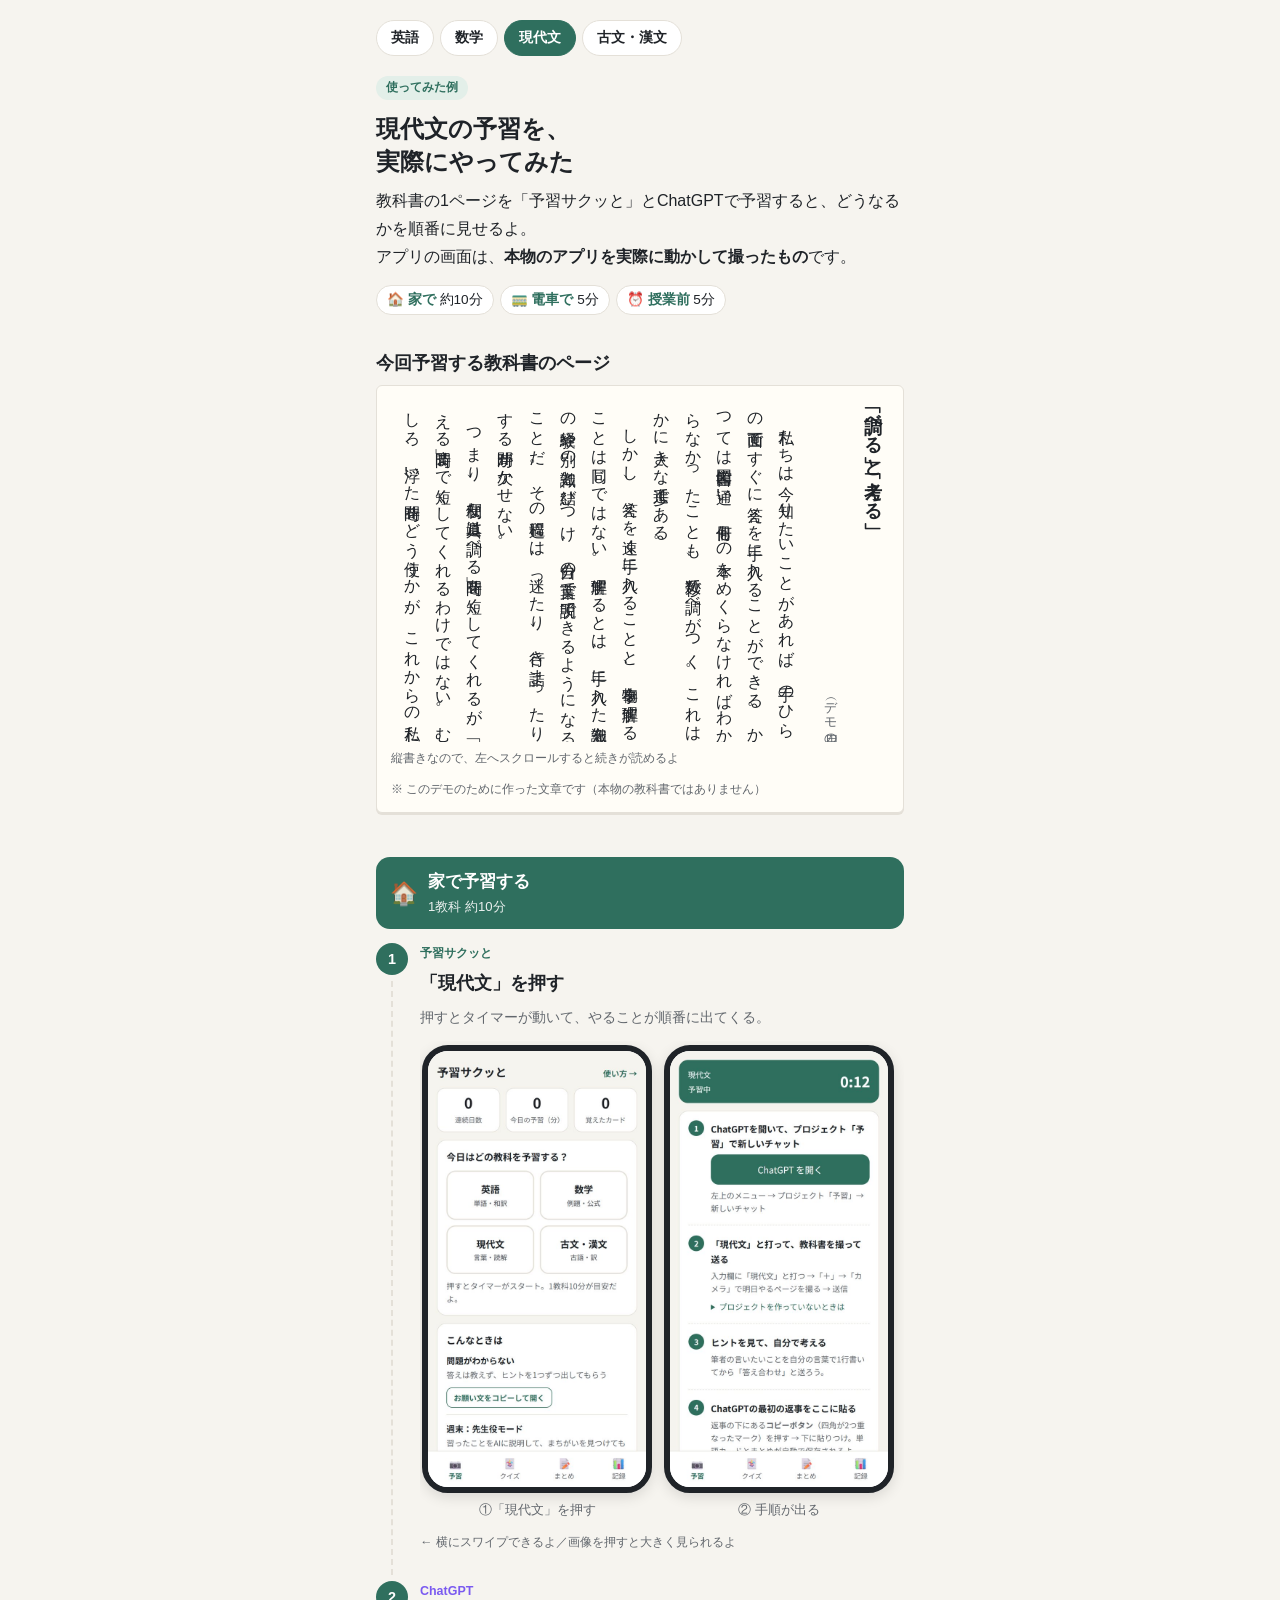
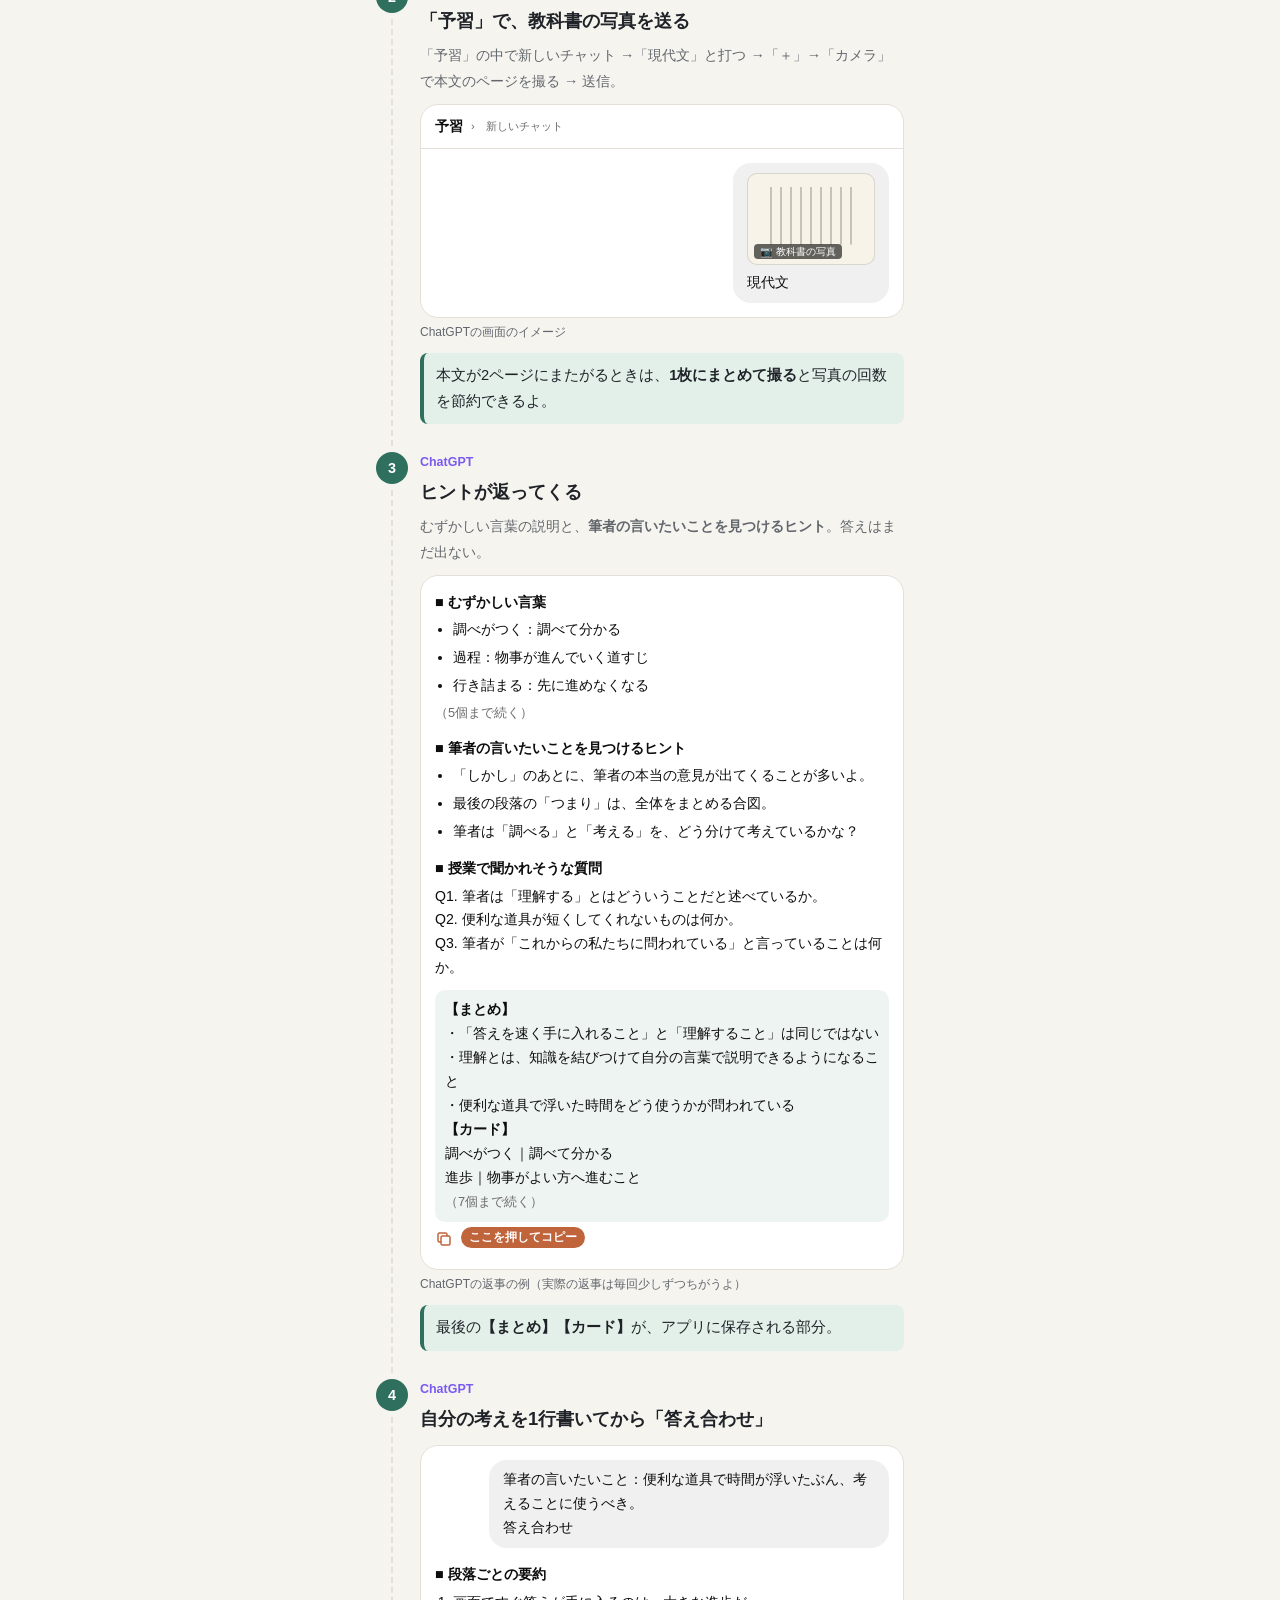
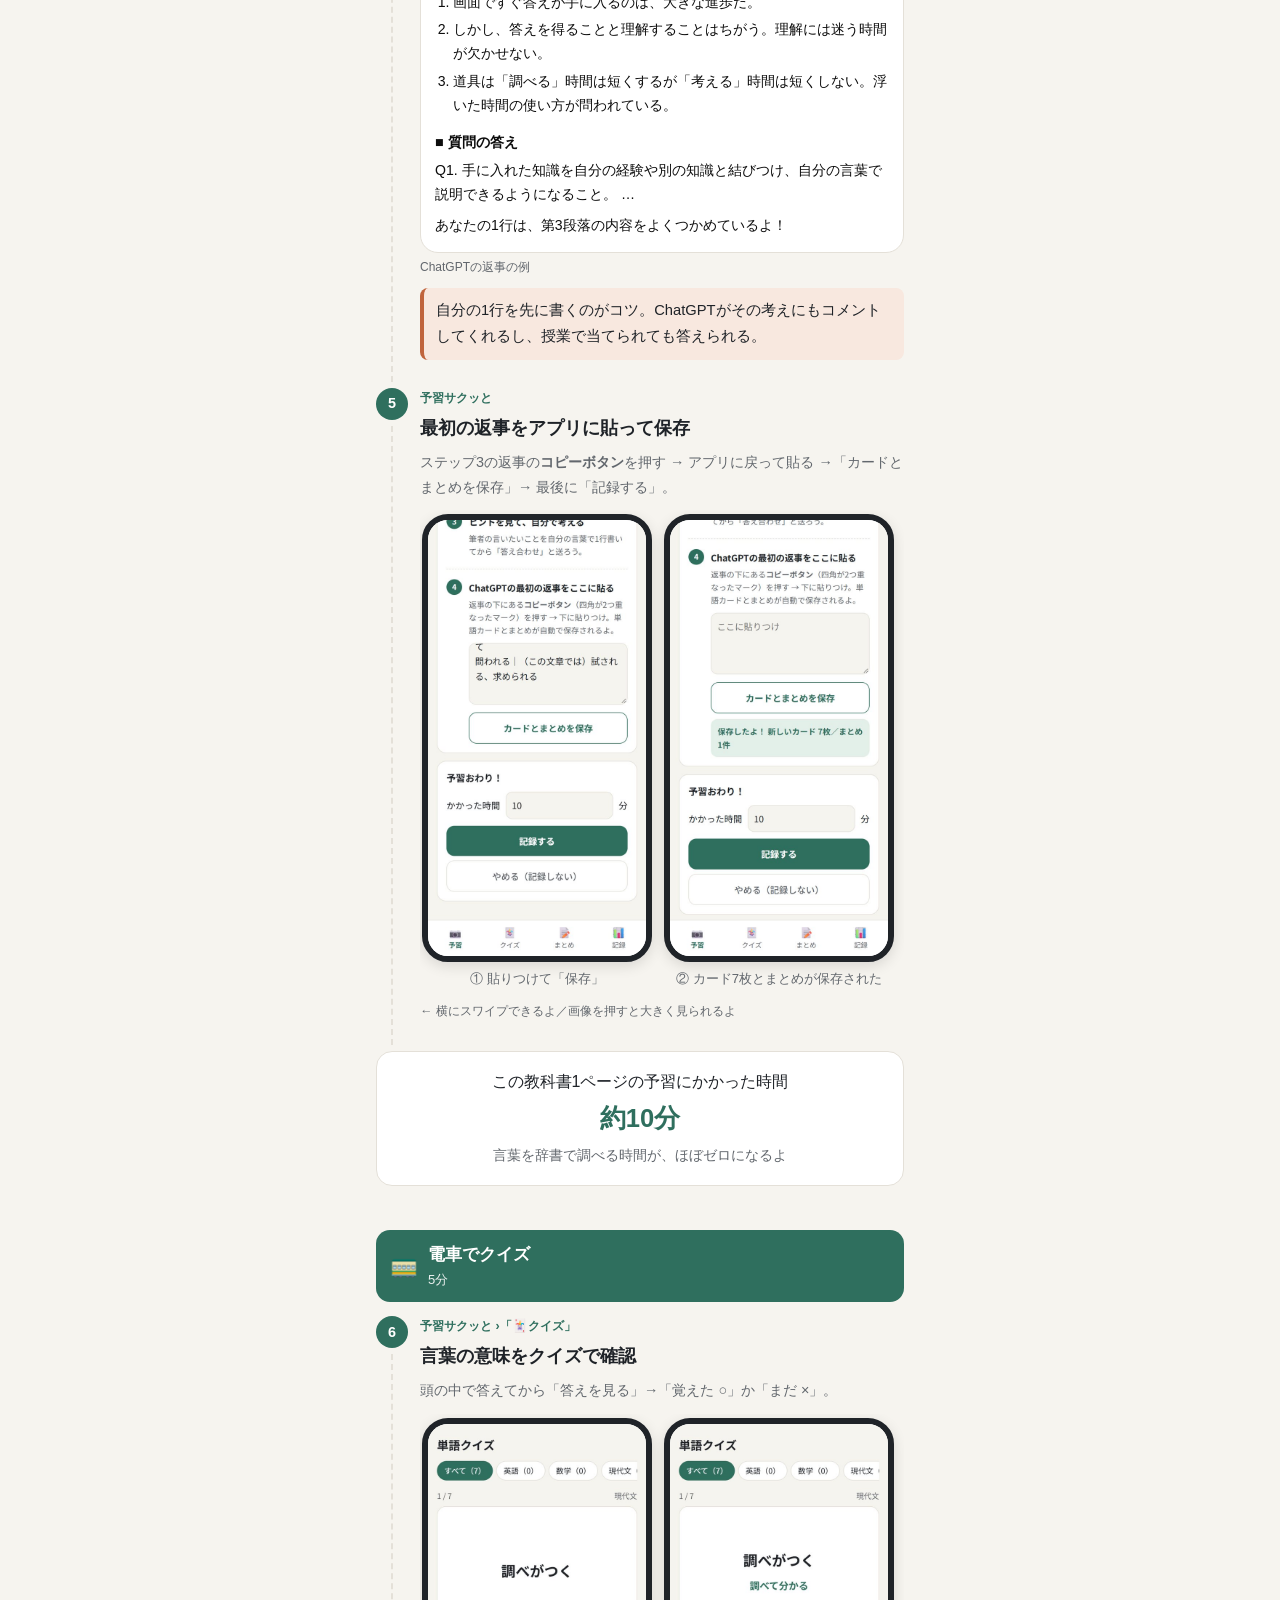
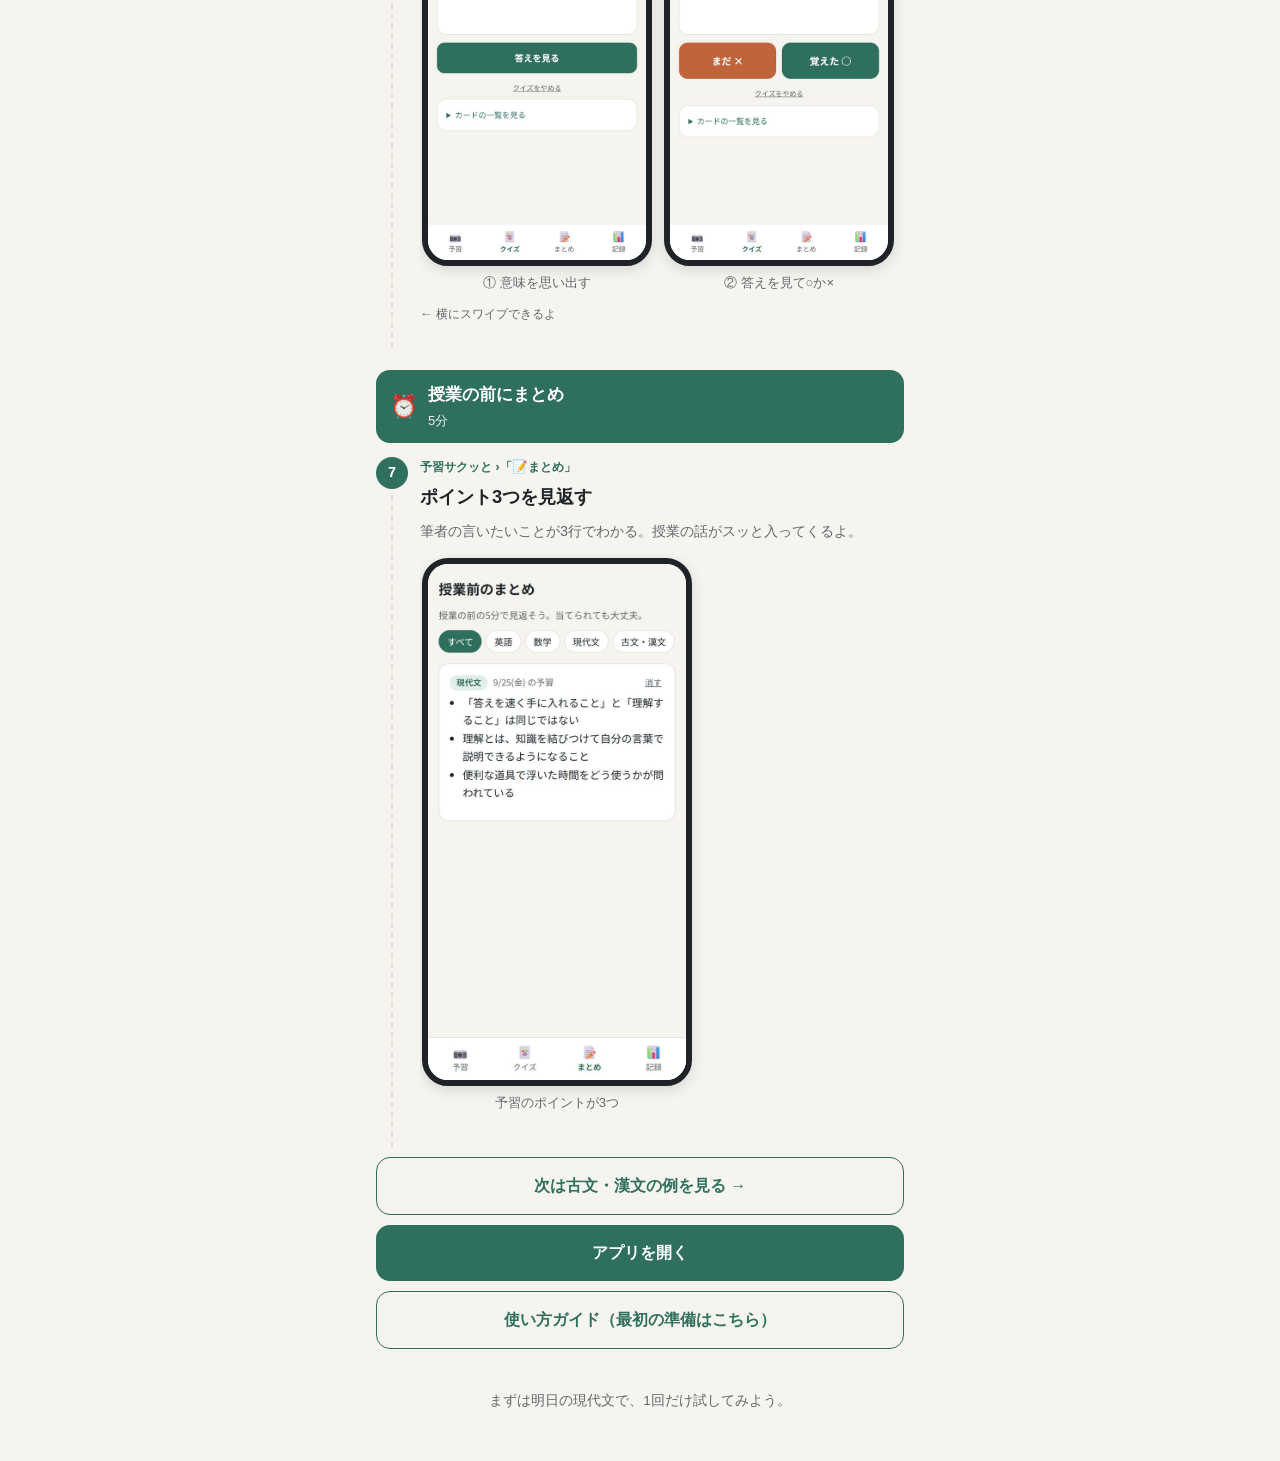
==== demo-ge.html @ c774435a "数学・現代文・古文漢文の「使ってみた例」ページを追加、デモ用CSSを共通化 Co-Authored-By: Claude Opus 5.5 <noreply@anthropic.com>" ====
<!DOCTYPE html>
<html lang="ja">
<head>
<meta charset="UTF-8">
<meta name="viewport" content="width=device-width, initial-scale=1, viewport-fit=cover">
<meta name="robots" content="noindex">
<meta name="theme-color" content="#2f6f5e">
<title>予習サクッと 使ってみた例（現代文）</title>
<meta name="description" content="現代文の教科書1ページを、予習サクッととChatGPTで予習してみた実例">
<link rel="icon" href="favicon.png">
<link rel="apple-touch-icon" href="apple-touch-icon.png">
<link rel="stylesheet" href="demo/demo.css?v=2">
</head>
<body>
<div class="wrap">

  <nav class="subj-nav" aria-label="教科">
    <a href="demo.html">英語</a>
    <a href="demo-ma.html">数学</a>
    <a href="demo-ge.html" class="on">現代文</a>
    <a href="demo-ko.html">古文・漢文</a>
  </nav>
  <span class="tag">使ってみた例</span>
  <h1>現代文の予習を、<br>実際にやってみた</h1>
  <p>教科書の1ページを「予習サクッと」とChatGPTで予習すると、どうなるかを順番に見せるよ。<br>アプリの画面は、<b>本物のアプリを実際に動かして撮ったもの</b>です。</p>
  <div class="flow">
    <span>🏠 <b>家で</b> 約10分</span>
    <span>🚃 <b>電車で</b> 5分</span>
    <span>⏰ <b>授業前</b> 5分</span>
  </div>

  <!-- 教科書 -->
  <h2 style="margin-top:32px">今回予習する教科書のページ</h2>
  <div class="textbook tate">
    <div class="tate-body" tabindex="0" aria-label="縦書きの本文">
      <h3>「調べる」と「考える」</h3>
      <div class="by">（デモ用の文章）</div>
      <p>私たちは今、知りたいことがあれば、手のひらの画面ですぐに答えを手に入れることができる。かつては図書館に通い、何冊もの本をめくらなければわからなかったことも、数秒で調べがつく。これは確かに大きな進歩である。</p>
      <p>しかし、答えを速く手に入れることと、物事を理解することは同じではない。理解するとは、手に入れた知識を自分の経験や別の知識と結びつけ、自分の言葉で説明できるようになることだ。その過程には、迷ったり、行き詰まったりする時間が欠かせない。</p>
      <p>つまり、便利な道具は「調べる」時間を短くしてくれるが、「考える」時間まで短くしてくれるわけではない。むしろ、浮いた時間をどう使うかが、これからの私たちに問われているのである。</p>
    </div>
    <div class="scroll-hint">縦書きなので、左へスクロールすると続きが読めるよ</div>
    <div class="note">※ このデモのために作った文章です（本物の教科書ではありません）</div>
  </div>

  <!-- ===== 家で ===== -->
  <div class="scene-head"><span class="icon">🏠</span><div><b>家で予習する</b><span>1教科 約10分</span></div></div>

  <div class="step" data-no="1">
    <div class="where app">予習サクッと</div>
    <h2>「現代文」を押す</h2>
    <p class="sub" style="margin:0">押すとタイマーが動いて、やることが順番に出てくる。</p>
    <div class="shots">
      <figure><div class="phone"><a href="demo/01-home.jpg"><img src="demo/01-home.jpg" alt="予習サクッとのはじめの画面。英語・数学・現代文・古文漢文のボタンが並んでいる" width="600" height="1200" loading="lazy"></a></div><figcaption>①「現代文」を押す</figcaption></figure>
      <figure><div class="phone"><a href="demo/ge-02-steps.jpg"><img src="demo/ge-02-steps.jpg" alt="現代文を押したあとの画面。タイマーと、やることの手順が表示されている" width="600" height="1200" loading="lazy"></a></div><figcaption>② 手順が出る</figcaption></figure>
    </div>
    <div class="swipe">← 横にスワイプできるよ／画像を押すと大きく見られるよ</div>
  </div>

  <div class="step" data-no="2">
    <div class="where chat">ChatGPT</div>
    <h2>「予習」で、教科書の写真を送る</h2>
    <p class="sub" style="margin:0">「予習」の中で新しいチャット →「現代文」と打つ →「＋」→「カメラ」で本文のページを撮る → 送信。</p>
    <div class="gpt">
      <div class="bar">予習 <small>›　新しいチャット</small></div>
      <div class="body">
        <div class="user"><span class="photo-thumb tate"><span>📷 教科書の写真</span></span>現代文</div>
      </div>
    </div>
    <div class="caption-img">ChatGPTの画面のイメージ</div>
    <div class="point">本文が2ページにまたがるときは、<b>1枚にまとめて撮る</b>と写真の回数を節約できるよ。</div>
  </div>

  <div class="step" data-no="3">
    <div class="where chat">ChatGPT</div>
    <h2>ヒントが返ってくる</h2>
    <p class="sub" style="margin:0">むずかしい言葉の説明と、<b>筆者の言いたいことを見つけるヒント</b>。答えはまだ出ない。</p>
    <div class="gpt">
      <div class="body">
        <div class="ai">
          <h4>■ むずかしい言葉</h4>
          <ul>
            <li>調べがつく：調べて分かる</li>
            <li>過程：物事が進んでいく道すじ</li>
            <li>行き詰まる：先に進めなくなる</li>
          </ul>
          <div class="more">（5個まで続く）</div>
          <h4>■ 筆者の言いたいことを見つけるヒント</h4>
          <ul>
            <li>「しかし」のあとに、筆者の本当の意見が出てくることが多いよ。</li>
            <li>最後の段落の「つまり」は、全体をまとめる合図。</li>
            <li>筆者は「調べる」と「考える」を、どう分けて考えているかな？</li>
          </ul>
          <h4>■ 授業で聞かれそうな質問</h4>
          <p style="margin:0">Q1. 筆者は「理解する」とはどういうことだと述べているか。<br>Q2. 便利な道具が短くしてくれないものは何か。<br>Q3. 筆者が「これからの私たちに問われている」と言っていることは何か。</p>
          <div class="fmt">
            <b>【まとめ】</b><br>
            ・「答えを速く手に入れること」と「理解すること」は同じではない<br>
            ・理解とは、知識を結びつけて自分の言葉で説明できるようになること<br>
            ・便利な道具で浮いた時間をどう使うかが問われている<br>
            <b>【カード】</b><br>
            調べがつく｜調べて分かる<br>
            進歩｜物事がよい方へ進むこと<br>
            <span class="more">（7個まで続く）</span>
          </div>
          <div class="tools" aria-label="返事の下のボタン">
            <span class="copy" aria-label="コピー"><svg viewBox="0 0 24 24" fill="none" stroke="currentColor" stroke-width="2"><rect x="8" y="8" width="12" height="12" rx="2"/><path d="M16 8V6a2 2 0 0 0-2-2H6a2 2 0 0 0-2 2v8a2 2 0 0 0 2 2h2"/></svg></span>
          </div>
        </div>
      </div>
    </div>
    <div class="caption-img">ChatGPTの返事の例（実際の返事は毎回少しずつちがうよ）</div>
    <div class="point">最後の<b>【まとめ】【カード】</b>が、アプリに保存される部分。</div>
  </div>

  <div class="step" data-no="4">
    <div class="where chat">ChatGPT</div>
    <h2>自分の考えを1行書いてから「答え合わせ」</h2>
    <div class="gpt">
      <div class="body">
        <div class="user">筆者の言いたいこと：便利な道具で時間が浮いたぶん、考えることに使うべき。
答え合わせ</div>
        <div class="ai">
          <h4>■ 段落ごとの要約</h4>
          <ol>
            <li>画面ですぐ答えが手に入るのは、大きな進歩だ。</li>
            <li>しかし、答えを得ることと理解することはちがう。理解には迷う時間が欠かせない。</li>
            <li>道具は「調べる」時間は短くするが「考える」時間は短くしない。浮いた時間の使い方が問われている。</li>
          </ol>
          <h4>■ 質問の答え</h4>
          <p style="margin:0">Q1. 手に入れた知識を自分の経験や別の知識と結びつけ、自分の言葉で説明できるようになること。 …</p>
          <p style="margin:8px 0 0">あなたの1行は、第3段落の内容をよくつかめているよ！</p>
        </div>
      </div>
    </div>
    <div class="caption-img">ChatGPTの返事の例</div>
    <div class="point warm">自分の1行を先に書くのがコツ。ChatGPTがその考えにもコメントしてくれるし、授業で当てられても答えられる。</div>
  </div>

  <div class="step" data-no="5">
    <div class="where app">予習サクッと</div>
    <h2>最初の返事をアプリに貼って保存</h2>
    <p class="sub" style="margin:0">ステップ3の返事の<b>コピーボタン</b>を押す → アプリに戻って貼る →「カードとまとめを保存」→ 最後に「記録する」。</p>
    <div class="shots">
      <figure><div class="phone"><a href="demo/ge-03-paste.jpg"><img src="demo/ge-03-paste.jpg" alt="ChatGPTの返事を貼りつけた画面" width="600" height="1200" loading="lazy"></a></div><figcaption>① 貼りつけて「保存」</figcaption></figure>
      <figure><div class="phone"><a href="demo/ge-04-saved.jpg"><img src="demo/ge-04-saved.jpg" alt="新しいカード7枚、まとめ1件を保存したと表示されている" width="600" height="1200" loading="lazy"></a></div><figcaption>② カード7枚とまとめが保存された</figcaption></figure>
    </div>
    <div class="swipe">← 横にスワイプできるよ／画像を押すと大きく見られるよ</div>
  </div>

  <div class="total">この教科書1ページの予習にかかった時間<br><b>約10分</b><br><span class="sub">言葉を辞書で調べる時間が、ほぼゼロになるよ</span></div>

  <!-- ===== 電車で ===== -->
  <div class="scene-head"><span class="icon">🚃</span><div><b>電車でクイズ</b><span>5分</span></div></div>
  <div class="step" data-no="6">
    <div class="where app">予習サクッと ›「🃏クイズ」</div>
    <h2>言葉の意味をクイズで確認</h2>
    <p class="sub" style="margin:0">頭の中で答えてから「答えを見る」→「覚えた ○」か「まだ ×」。</p>
    <div class="shots">
      <figure><div class="phone"><a href="demo/ge-07-quiz-q.jpg"><img src="demo/ge-07-quiz-q.jpg" alt="クイズの問題。調べがつく と表示されている" width="600" height="1200" loading="lazy"></a></div><figcaption>① 意味を思い出す</figcaption></figure>
      <figure><div class="phone"><a href="demo/ge-08-quiz-a.jpg"><img src="demo/ge-08-quiz-a.jpg" alt="クイズの答え。調べて分かる と表示されている" width="600" height="1200" loading="lazy"></a></div><figcaption>② 答えを見て○か×</figcaption></figure>
    </div>
    <div class="swipe">← 横にスワイプできるよ</div>
  </div>

  <!-- ===== 授業前 ===== -->
  <div class="scene-head"><span class="icon">⏰</span><div><b>授業の前にまとめ</b><span>5分</span></div></div>
  <div class="step" data-no="7">
    <div class="where app">予習サクッと ›「📝まとめ」</div>
    <h2>ポイント3つを見返す</h2>
    <p class="sub" style="margin:0">筆者の言いたいことが3行でわかる。授業の話がスッと入ってくるよ。</p>
    <div class="shots one">
      <figure><div class="phone"><a href="demo/ge-09-notes.jpg"><img src="demo/ge-09-notes.jpg" alt="授業前のまとめ画面。現代文のポイントが3つ並んでいる" width="600" height="1200" loading="lazy"></a></div><figcaption>予習のポイントが3つ</figcaption></figure>
    </div>
  </div>

  <div style="display:grid;gap:10px;margin-top:32px">
    <a class="btn ghost" href="demo-ko.html">次は古文・漢文の例を見る →</a>
    <a class="btn" href="./">アプリを開く</a>
    <a class="btn ghost" href="guide.html">使い方ガイド（最初の準備はこちら）</a>
  </div>
  <footer>まずは明日の現代文で、1回だけ試してみよう。</footer>
</div>
</body>
</html>
---- demo/demo.css ----
/* 使ってみた例（demo*.html）の共通デザイン */
:root {
  --bg: #f6f4ef;
  --card: #ffffff;
  --text: #1f2328;
  --sub: #62676d;
  --line: #e4e0d8;
  --accent: #2f6f5e;
  --on-accent: #ffffff;
  --accent-soft: #e3efe9;
  --warm: #c0643c;
  --warm-soft: #f8e8df;
  --paper: #fffdf7;
  --gpt-bg: #ffffff;
  --gpt-user: #f0f0f0;
  --gpt-text: #0d0d0d;
  --gpt-sub: #6b6b6b;
}
@media (prefers-color-scheme: dark) {
  :root {
    --bg: #17191c;
    --card: #22252a;
    --text: #eceae6;
    --sub: #a3a7ad;
    --line: #34383e;
    --accent: #6fbfa6;
    --on-accent: #0f2420;
    --accent-soft: #24352f;
    --warm: #e38c64;
    --warm-soft: #3a2a22;
    --paper: #26241f;
    --gpt-bg: #212121;
    --gpt-user: #303030;
    --gpt-text: #ececec;
    --gpt-sub: #a0a0a0;
  }
}
* { box-sizing: border-box; }
html, body { margin: 0; }
body {
  background: var(--bg);
  color: var(--text);
  font-family: -apple-system, BlinkMacSystemFont, "Hiragino Sans", "Noto Sans JP", "Yu Gothic UI", sans-serif;
  line-height: 1.75;
  -webkit-text-size-adjust: 100%;
}
.wrap { max-width: 560px; margin: 0 auto; padding: 20px 16px calc(48px + env(safe-area-inset-bottom)); }
h1 { font-size: 1.5rem; line-height: 1.4; margin: 12px 0 8px; }
h2 { font-size: 1.15rem; margin: 0 0 6px; }
p { margin: 0 0 12px; }
.sub { color: var(--sub); font-size: .9rem; }
.tag {
  display: inline-block; background: var(--accent-soft); color: var(--accent);
  font-size: .78rem; font-weight: 700; padding: 1px 10px; border-radius: 99px;
}
.tag.warm { background: var(--warm-soft); color: var(--warm); }
.btn {
  display: block; text-align: center; text-decoration: none;
  padding: 14px; border-radius: 14px; font-weight: 700;
  background: var(--accent); color: var(--on-accent);
}
.btn.ghost { background: transparent; color: var(--accent); border: 1.5px solid var(--accent); }

/* 流れ */
.flow { display: flex; flex-wrap: wrap; gap: 6px; margin: 14px 0 0; font-size: .85rem; }
.flow span { background: var(--card); border: 1px solid var(--line); border-radius: 99px; padding: 2px 10px; }
.flow b { color: var(--accent); }

/* 場面の見出し */
.scene-head {
  display: flex; align-items: center; gap: 10px;
  margin: 44px 0 14px; padding: 10px 14px;
  background: var(--accent); color: var(--on-accent); border-radius: 14px;
}
.scene-head .icon { font-size: 1.4rem; }
.scene-head b { font-size: 1.05rem; }
.scene-head span { font-size: .82rem; opacity: .9; display: block; }

/* ステップ */
.step { position: relative; padding-left: 44px; margin-bottom: 28px; }
.step::before {
  content: attr(data-no);
  position: absolute; left: 0; top: 0;
  width: 32px; height: 32px; border-radius: 50%;
  background: var(--accent); color: var(--on-accent);
  display: grid; place-items: center; font-weight: 700; font-size: .9rem;
}
.step::after {
  content: ""; position: absolute; left: 15px; top: 38px; bottom: -22px;
  border-left: 2px dashed var(--line);
}
.step:last-child::after { display: none; }
.where { font-size: .78rem; font-weight: 700; color: var(--sub); margin-bottom: 2px; }
.where.app { color: var(--accent); }
.where.chat { color: #7a5af0; }
@media (prefers-color-scheme: dark) { .where.chat { color: #b3a1ff; } }

/* スクリーンショット */
.shots {
  display: flex; gap: 12px; overflow-x: auto; scroll-snap-type: x mandatory;
  padding: 4px 2px 10px; margin: 10px 0 0; -webkit-overflow-scrolling: touch;
}
.shots figure { flex: none; width: 230px; margin: 0; scroll-snap-align: start; }
.shots.one figure { width: min(270px, 100%); }
.phone {
  border: 6px solid #1f2328; border-radius: 26px; overflow: hidden;
  background: #fff; box-shadow: 0 4px 14px rgba(0,0,0,.12);
}
.phone img { display: block; width: 100%; height: auto; }
figcaption { font-size: .82rem; color: var(--sub); text-align: center; margin-top: 6px; }
.swipe { font-size: .78rem; color: var(--sub); }

/* 教科書 */
.textbook {
  background: var(--paper); border: 1px solid var(--line); border-radius: 6px;
  padding: 18px 18px 14px; box-shadow: 0 2px 0 var(--line);
  font-family: Georgia, "Times New Roman", serif;
}
.textbook .lesson { font-size: .78rem; letter-spacing: .08em; color: var(--warm); font-weight: 700; font-family: inherit; }
.textbook h3 { font-size: 1.25rem; margin: 2px 0 10px; }
.textbook p { font-size: 1rem; line-height: 1.9; margin: 0; }
.textbook .note { font-family: -apple-system, "Hiragino Sans", "Yu Gothic UI", sans-serif; font-size: .75rem; color: var(--sub); margin-top: 10px; }

/* カメラの文字読み取り（イメージ） */
.camera {
  background: #111; border-radius: 22px; padding: 14px; position: relative; margin-top: 10px;
  max-width: 320px;
}
.camera .view {
  background: #f4f1e8; border-radius: 6px; padding: 12px; color: #222;
  font-family: Georgia, serif; font-size: .8rem; line-height: 1.7;
}
.camera mark { background: rgba(10, 132, 255, .28); color: inherit; }
.camera .menu {
  position: absolute; left: 50%; top: 22px; transform: translateX(-50%);
  background: #2c2c2e; color: #fff; border-radius: 10px;
  font-size: .78rem; display: flex; overflow: hidden; white-space: nowrap;
  font-family: -apple-system, "Hiragino Sans", sans-serif;
}
.camera .menu span { padding: 6px 10px; }
.camera .menu span + span { border-left: 1px solid #48484a; }
.camera .menu span.hi { background: #0a84ff; }
.camera .bottom { display: flex; justify-content: flex-end; align-items: center; gap: 8px; margin-top: 10px; }
.camera .bottom small { color: #ddd; font-size: .72rem; }
.livetext {
  width: 34px; height: 34px; border-radius: 8px; background: #ffd60a;
  display: grid; place-items: center;
}

/* ChatGPT（イメージ） */
.gpt {
  background: var(--gpt-bg); color: var(--gpt-text);
  border: 1px solid var(--line); border-radius: 18px; overflow: hidden; margin-top: 10px;
  font-size: .88rem; line-height: 1.7;
}
.gpt .bar {
  display: flex; align-items: center; gap: 8px; padding: 10px 14px;
  border-bottom: 1px solid var(--line); font-weight: 700; font-size: .85rem;
}
.gpt .bar small { color: var(--gpt-sub); font-weight: 500; }
.gpt .body { padding: 14px; display: grid; gap: 14px; }
.gpt .user {
  justify-self: end; max-width: 88%;
  background: var(--gpt-user); border-radius: 18px; padding: 8px 14px; white-space: pre-wrap;
}
.gpt .user .img {
  display: inline-block; font-size: .75rem; padding: 1px 8px; border-radius: 6px;
  background: rgba(0,0,0,.08); margin-bottom: 4px;
}
.gpt .ai { white-space: normal; }
.gpt .ai h4 { font-size: .9rem; margin: 12px 0 4px; }
.gpt .ai h4:first-child { margin-top: 0; }
.gpt .ai ol, .gpt .ai ul { margin: 0; padding-left: 1.3em; }
.gpt .ai li { margin-bottom: 4px; }
.gpt .ai .hint { color: var(--gpt-sub); }
.gpt .ai .fmt { background: rgba(47, 111, 94, .08); border-radius: 10px; padding: 8px 10px; margin-top: 10px; }
.gpt .ai .more { color: var(--gpt-sub); font-size: .8rem; }
.gpt .tools { display: flex; gap: 14px; align-items: center; margin-top: 8px; color: var(--gpt-sub); }
.gpt .tools svg { width: 18px; height: 18px; }
.gpt .tools .copy { position: relative; color: var(--warm); }
.gpt .tools .copy::after {
  content: "ここを押してコピー"; position: absolute; left: 26px; top: -3px; white-space: nowrap;
  background: var(--warm); color: var(--on-accent); font-size: .72rem; font-weight: 700;
  padding: 1px 8px; border-radius: 99px;
}
.gpt .input {
  margin: 0 14px 14px; border: 1px solid var(--line); border-radius: 24px;
  padding: 8px 14px; color: var(--gpt-sub); font-size: .82rem; display: flex; justify-content: space-between;
}
.caption-img { font-size: .75rem; color: var(--sub); margin-top: 4px; }

.point {
  border-left: 4px solid var(--accent); background: var(--accent-soft);
  padding: 10px 12px; border-radius: 8px; font-size: .92rem; margin-top: 10px;
}
.point.warm { border-color: var(--warm); background: var(--warm-soft); }
.total {
  text-align: center; background: var(--card); border: 1px solid var(--line);
  border-radius: 16px; padding: 16px; margin: 8px 0 0;
}
.total b { font-size: 1.6rem; color: var(--accent); }
footer { margin-top: 40px; text-align: center; color: var(--sub); font-size: .85rem; }

/* 教科の切りかえ */
.subj-nav { display: flex; gap: 6px; overflow-x: auto; margin: 0 0 14px; padding-bottom: 2px; scrollbar-width: none; }
.subj-nav::-webkit-scrollbar { display: none; }
.subj-nav a {
  flex: none; text-decoration: none; font-size: .85rem; font-weight: 700;
  padding: 5px 14px; border-radius: 99px; border: 1px solid var(--line);
  background: var(--card); color: var(--text);
}
.subj-nav a.on { background: var(--accent); border-color: var(--accent); color: var(--on-accent); }

/* 数学の教科書 */
.textbook.math { font-family: -apple-system, BlinkMacSystemFont, "Hiragino Sans", "Noto Sans JP", "Yu Gothic UI", sans-serif; }
.textbook.math p { font-size: .95rem; line-height: 1.85; }
.f { font-family: "Times New Roman", Georgia, serif; font-style: italic; font-size: 1.08em; white-space: nowrap; }
.def { border: 1.5px solid var(--warm); border-radius: 8px; padding: 10px 12px; margin: 12px 0; }
.rei { background: var(--accent-soft); border-radius: 8px; padding: 10px 12px; }
.def .t, .rei .t { display: block; font-size: .8rem; font-weight: 700; margin-bottom: 2px; }
.def .t { color: var(--warm); }
.rei .t { color: var(--accent); }

/* 縦書きの教科書（国語） */
.textbook.tate { font-family: "Hiragino Mincho ProN", "Yu Mincho", "YuMincho", "Noto Serif JP", serif; padding: 16px 14px 12px; }
.tate-body {
  writing-mode: vertical-rl; width: 100%; height: 340px; overflow-x: auto; overflow-y: hidden;
  font-size: 1rem; line-height: 1.95; letter-spacing: .03em;
}
.tate-body h3 { font-size: 1.15rem; margin: 0 0 0 10px; }
.tate-body .by { font-size: .8rem; color: var(--sub); margin: 0 0 0 16px; text-align: end; }
.tate-body p { margin: 0; text-indent: 1em; font-size: 1rem; line-height: 1.95; }
.scroll-hint { font-family: -apple-system, "Hiragino Sans", "Yu Gothic UI", sans-serif; font-size: .75rem; color: var(--sub); margin-top: 6px; }

/* ChatGPTに送る写真（イメージ） */
.photo-thumb {
  display: block; width: 128px; height: 92px; border-radius: 10px; margin: 2px 0 6px auto;
  border: 1px solid rgba(0,0,0,.12); position: relative; overflow: hidden;
  background-color: #f7f3e8;
  background-image: repeating-linear-gradient(to bottom, transparent 0 8px, rgba(0,0,0,.2) 8px 10px);
  background-size: 78% 64%; background-position: center 40%; background-repeat: no-repeat;
}
.photo-thumb.tate { background-image: repeating-linear-gradient(to left, transparent 0 8px, rgba(0,0,0,.2) 8px 10px); }
.photo-thumb span {
  position: absolute; left: 6px; bottom: 5px; font-size: .64rem; line-height: 1.5;
  background: rgba(0,0,0,.6); color: #fff; padding: 0 6px; border-radius: 4px;
}
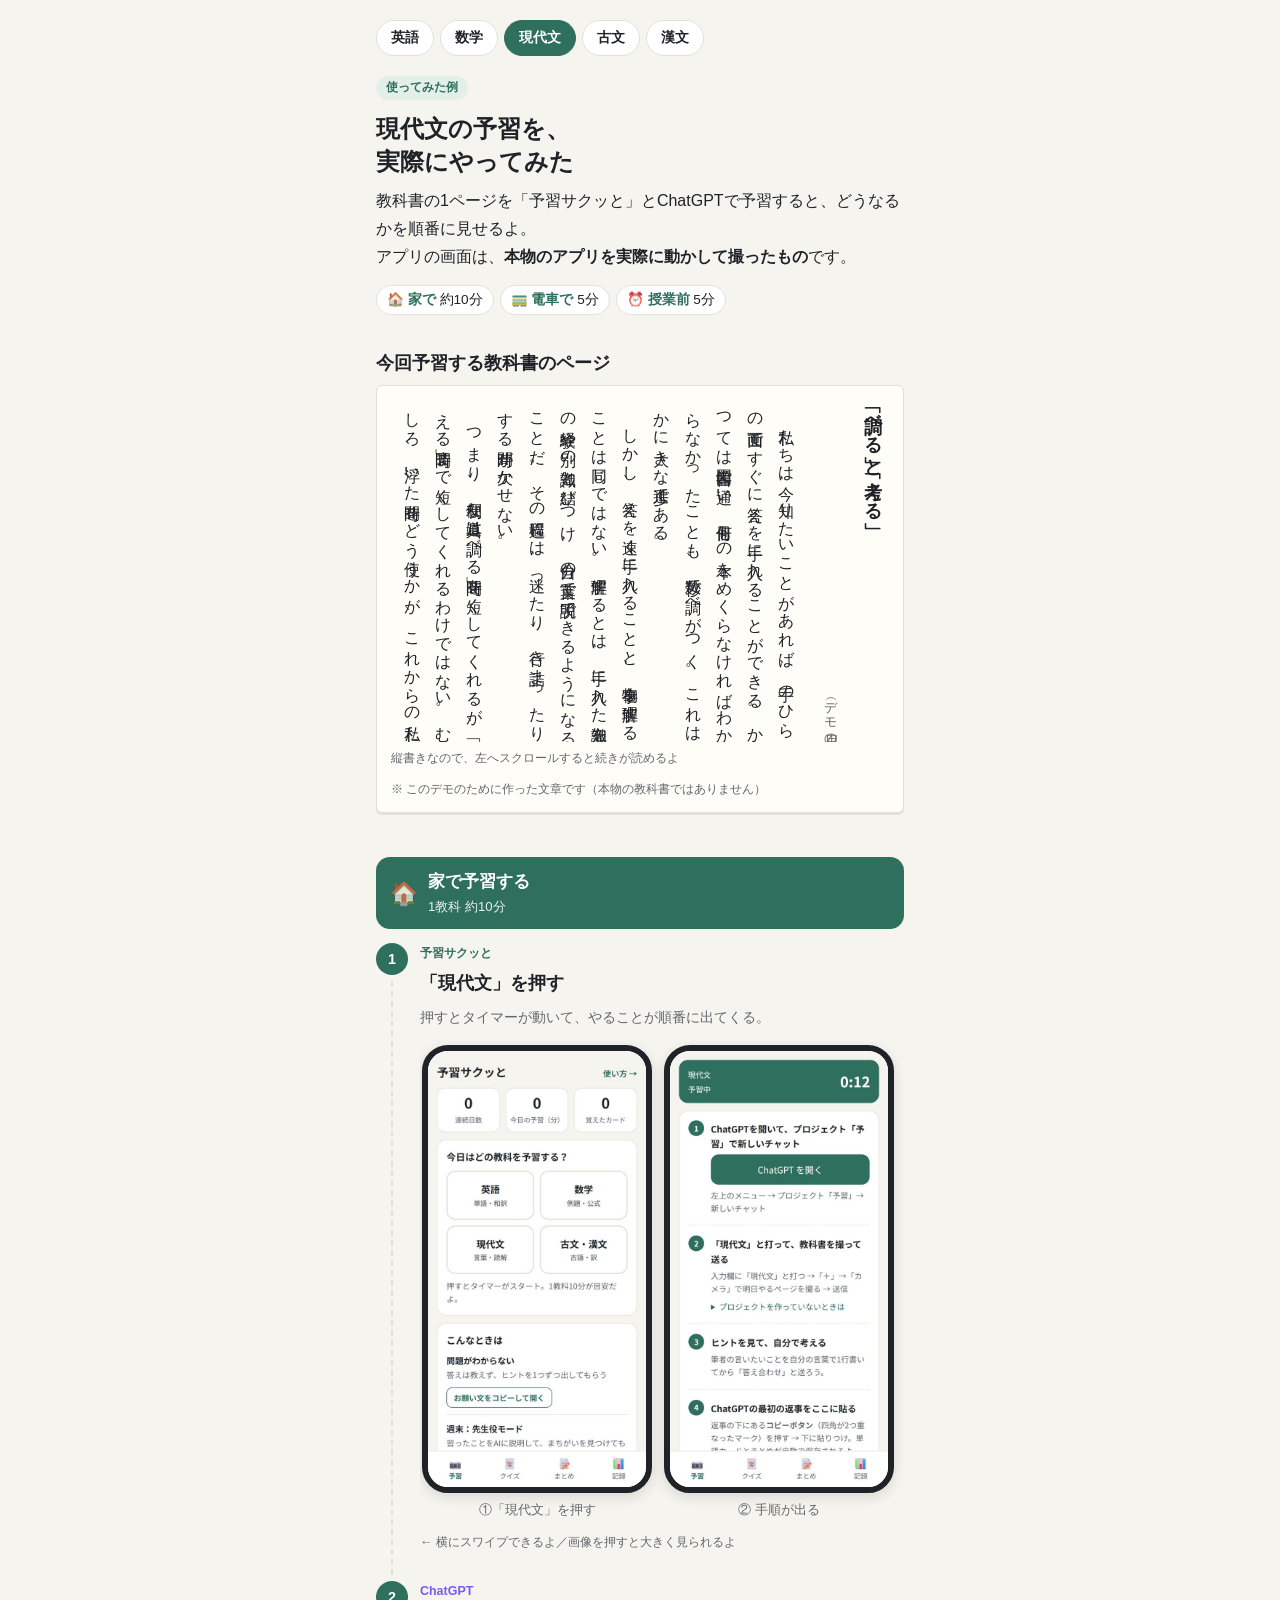
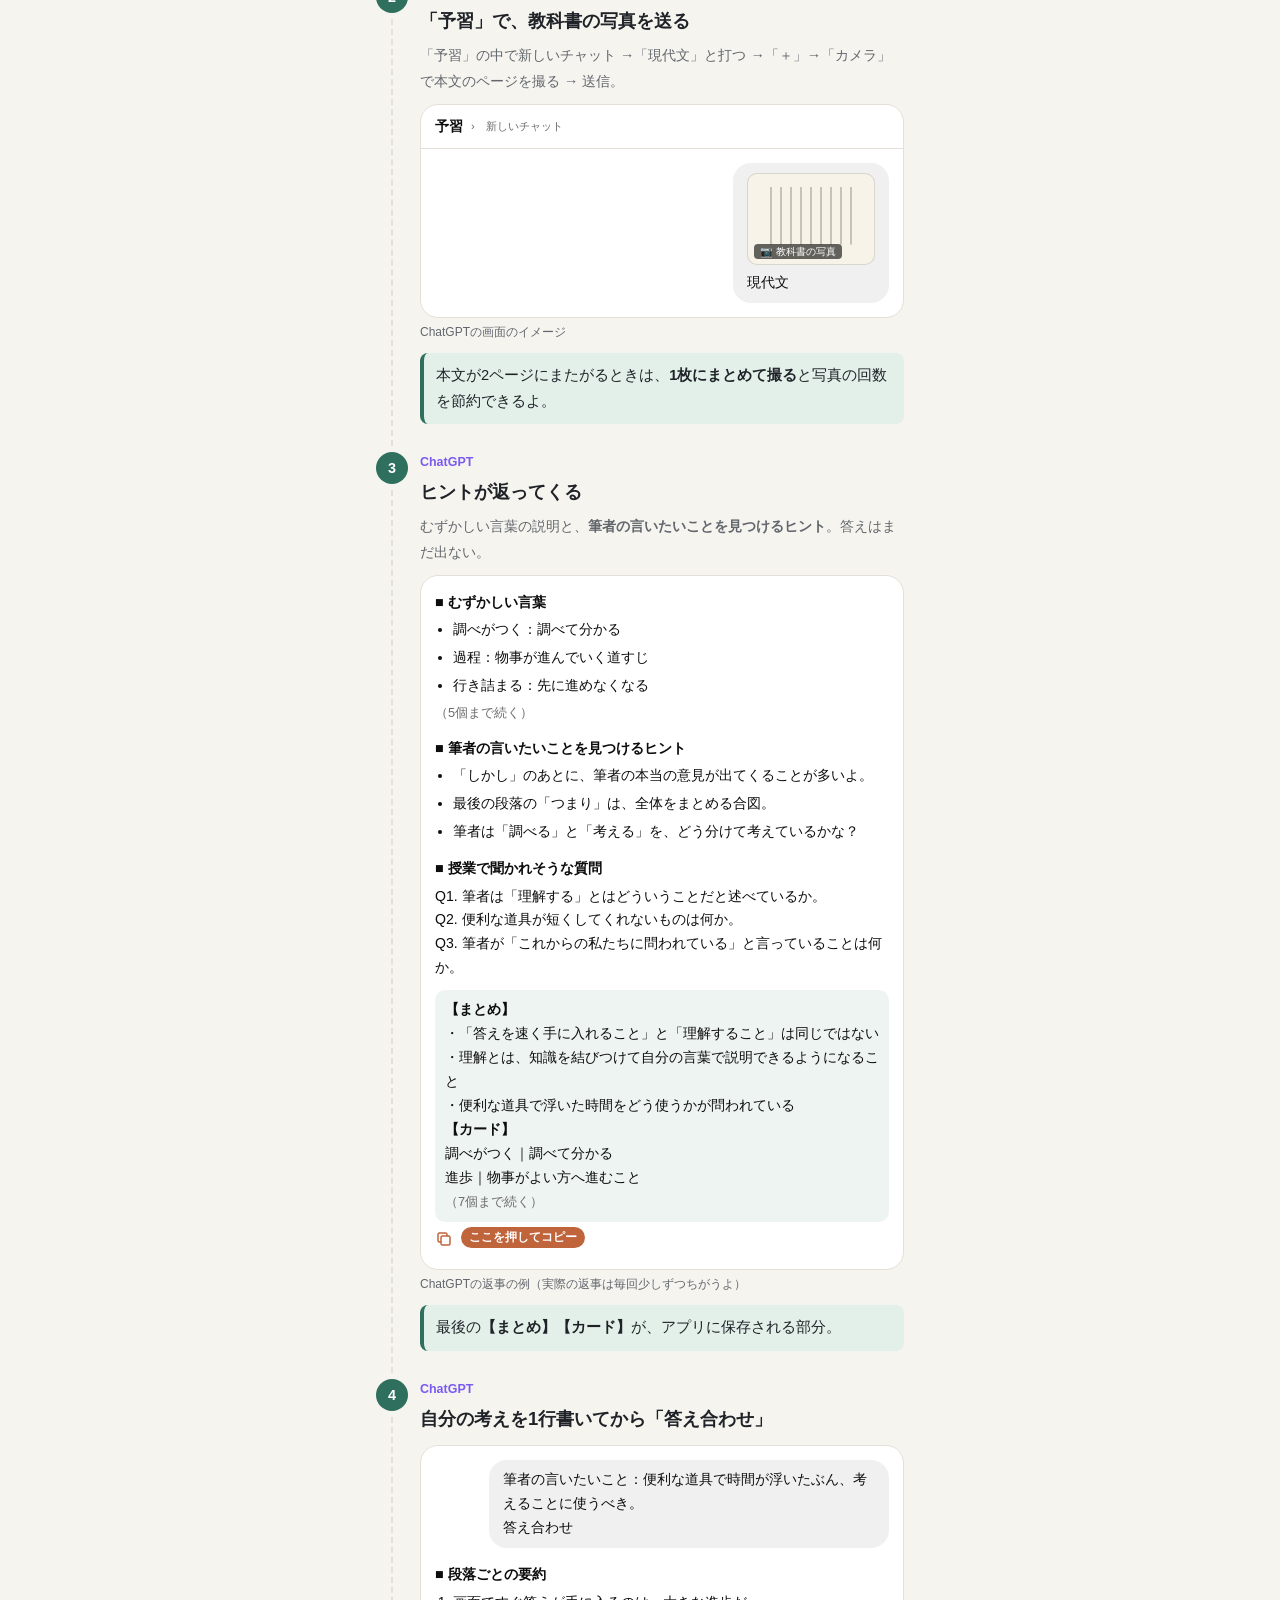
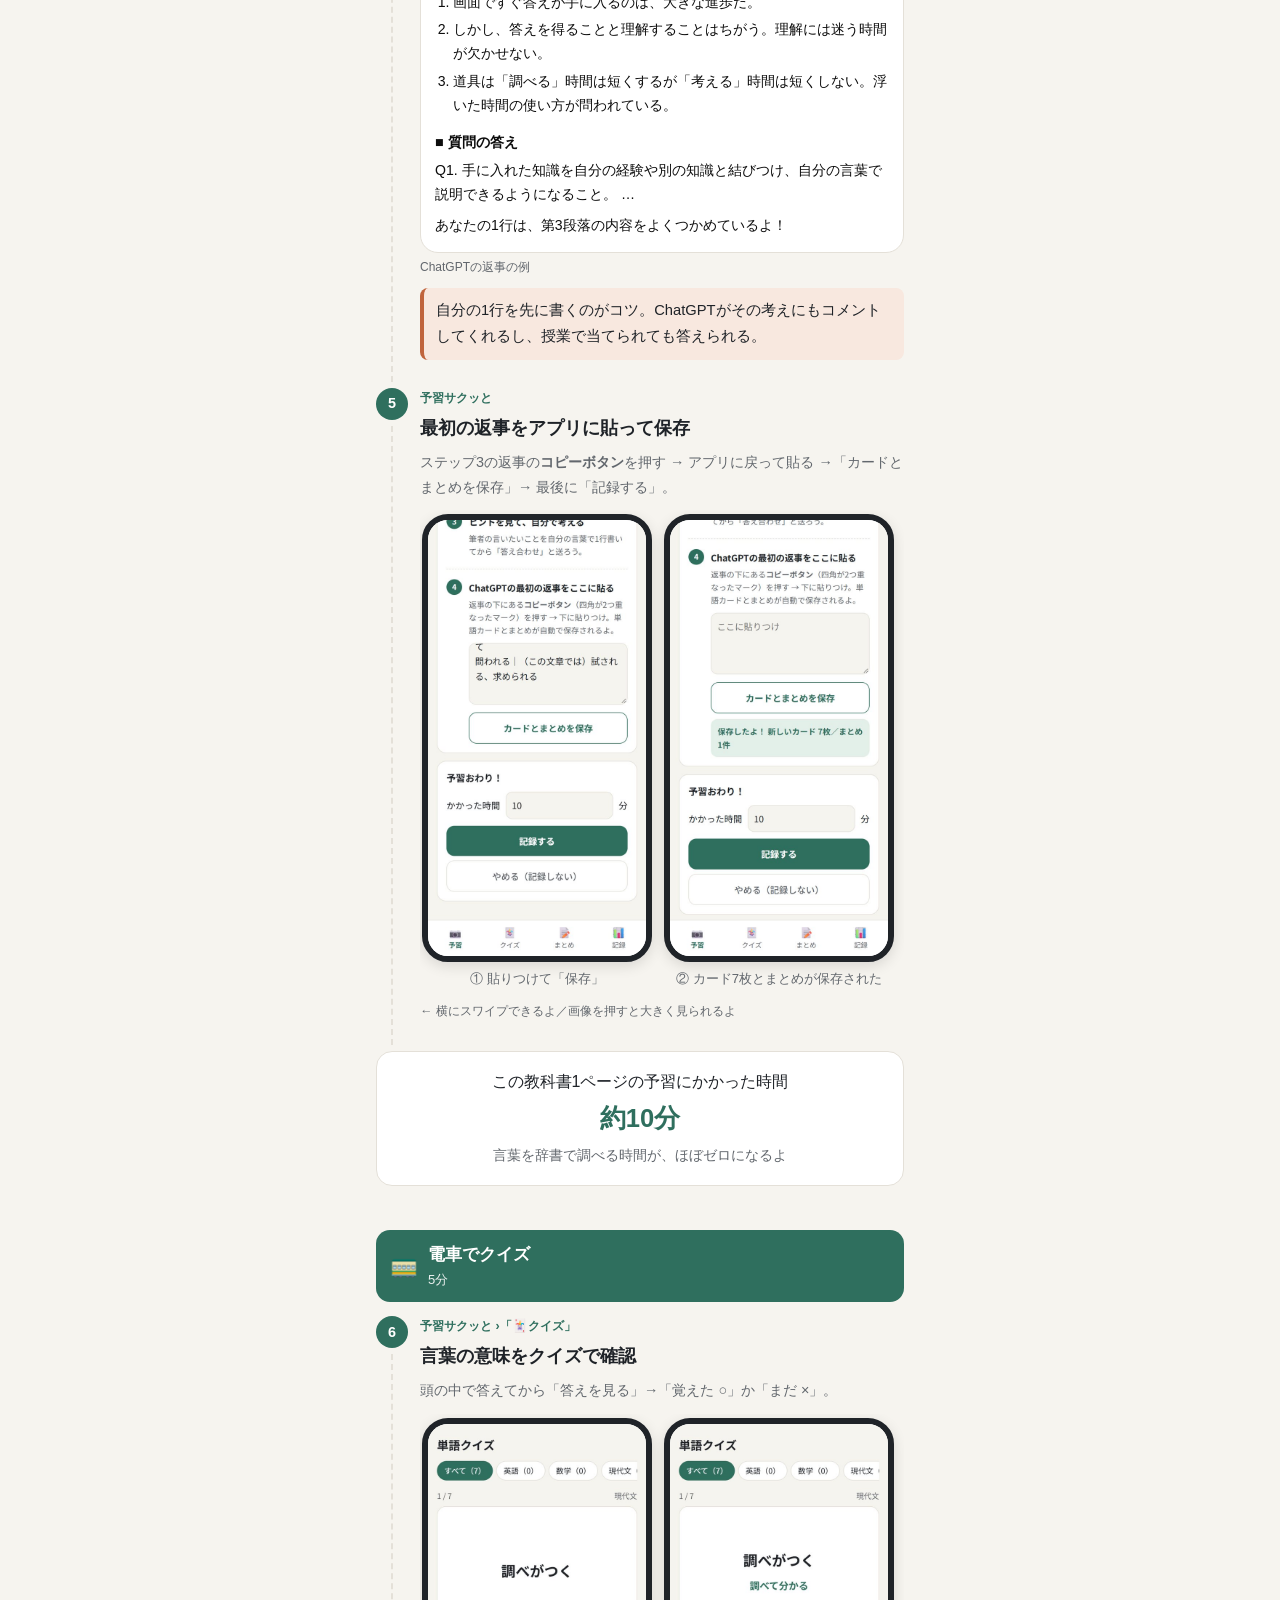
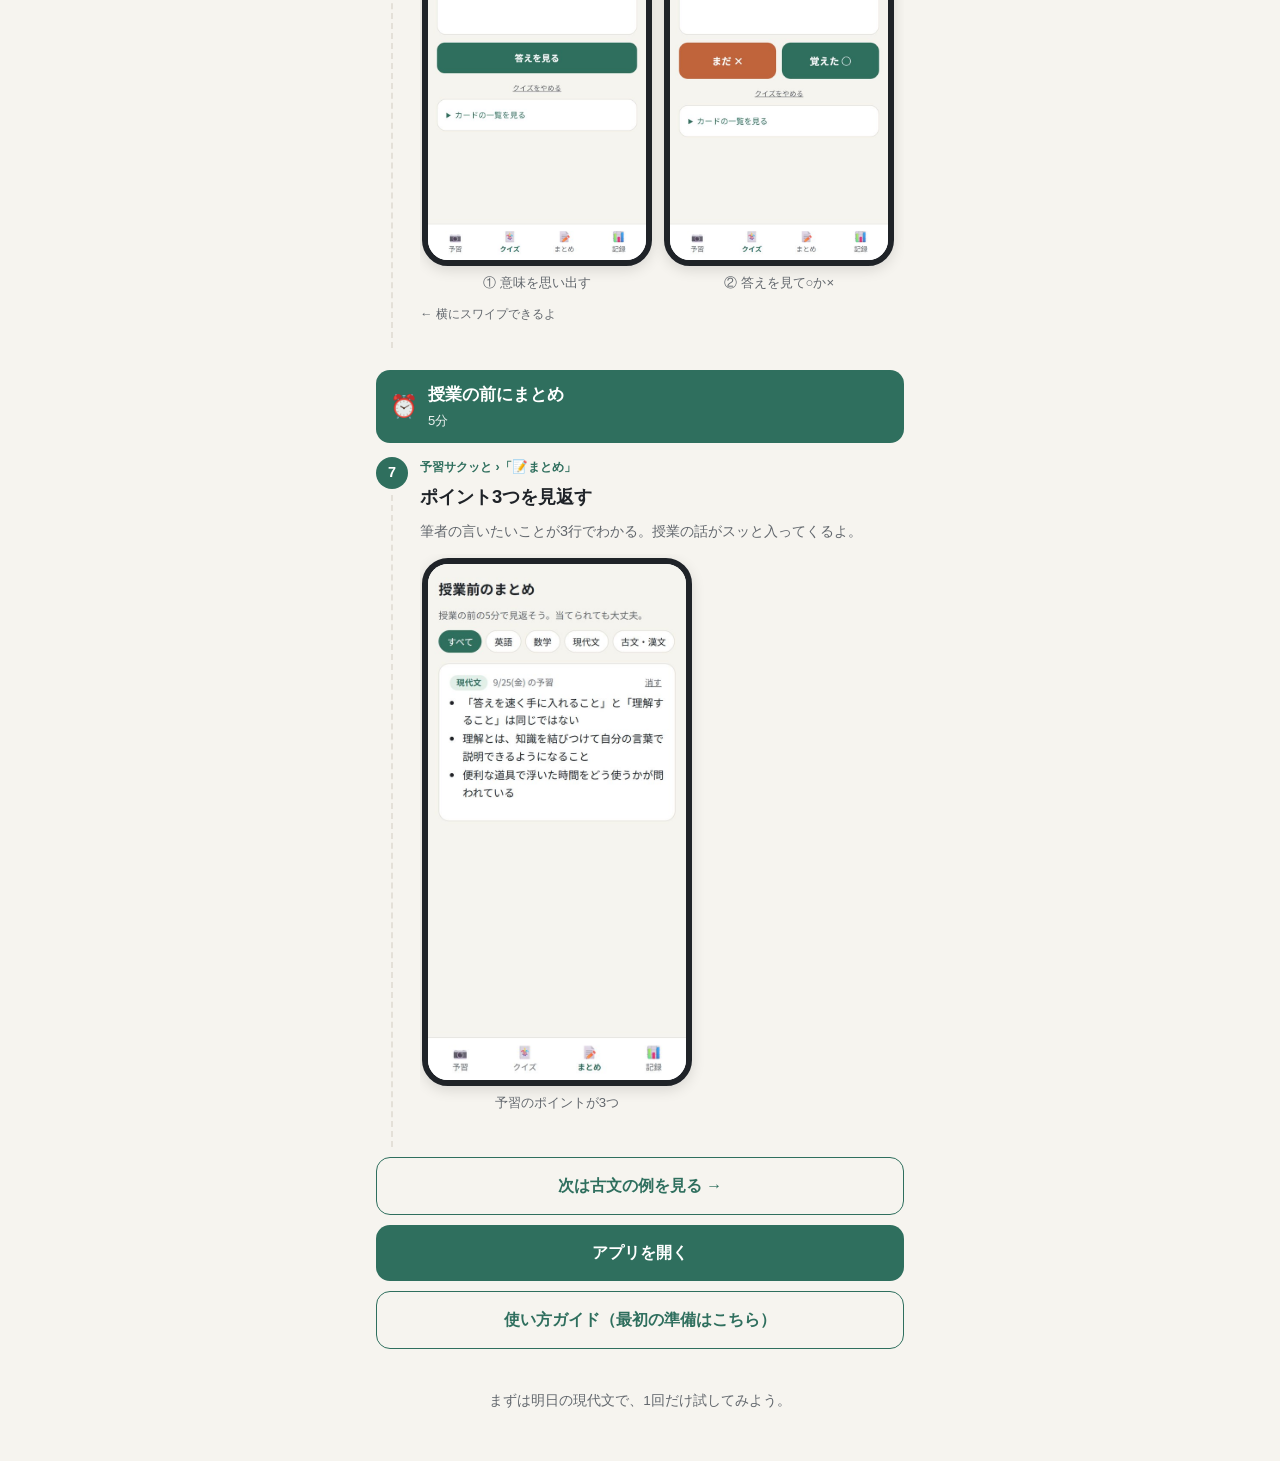
==== commit ce5d632e: "漢文（矛盾）の「使ってみた例」ページを追加、教科タブに漢文を追加 Co-Authored-By: Claude Opus 5.5 <noreply@anthropic.com>" ====
--- a/demo-ge.html
+++ b/demo-ge.html
@@ -9,7 +9,7 @@
 <meta name="description" content="現代文の教科書1ページを、予習サクッととChatGPTで予習してみた実例">
 <link rel="icon" href="favicon.png">
 <link rel="apple-touch-icon" href="apple-touch-icon.png">
-<link rel="stylesheet" href="demo/demo.css?v=2">
+<link rel="stylesheet" href="demo/demo.css?v=3">
 </head>
 <body>
 <div class="wrap">
@@ -18,7 +18,8 @@
     <a href="demo.html">英語</a>
     <a href="demo-ma.html">数学</a>
     <a href="demo-ge.html" class="on">現代文</a>
-    <a href="demo-ko.html">古文・漢文</a>
+    <a href="demo-ko.html">古文</a>
+    <a href="demo-kan.html">漢文</a>
   </nav>
   <span class="tag">使ってみた例</span>
   <h1>現代文の予習を、<br>実際にやってみた</h1>
@@ -175,7 +176,7 @@
   </div>
 
   <div style="display:grid;gap:10px;margin-top:32px">
-    <a class="btn ghost" href="demo-ko.html">次は古文・漢文の例を見る →</a>
+    <a class="btn ghost" href="demo-ko.html">次は古文の例を見る →</a>
     <a class="btn" href="./">アプリを開く</a>
     <a class="btn ghost" href="guide.html">使い方ガイド（最初の準備はこちら）</a>
   </div>
--- a/demo/demo.css
+++ b/demo/demo.css
@@ -232,6 +232,10 @@
 .tate-body p { margin: 0; text-indent: 1em; font-size: 1rem; line-height: 1.95; }
 .scroll-hint { font-family: -apple-system, "Hiragino Sans", "Yu Gothic UI", sans-serif; font-size: .75rem; color: var(--sub); margin-top: 6px; }
 
+/* 漢文（返り点は小さく、字の下に入れる） */
+.tate-body.kanbun p { font-size: 1.2rem; letter-spacing: .1em; line-height: 2.3; text-indent: 0; }
+.kt { font-size: .5em; letter-spacing: 0; color: var(--warm); font-weight: 700; }
+
 /* ChatGPTに送る写真（イメージ） */
 .photo-thumb {
   display: block; width: 128px; height: 92px; border-radius: 10px; margin: 2px 0 6px auto;
